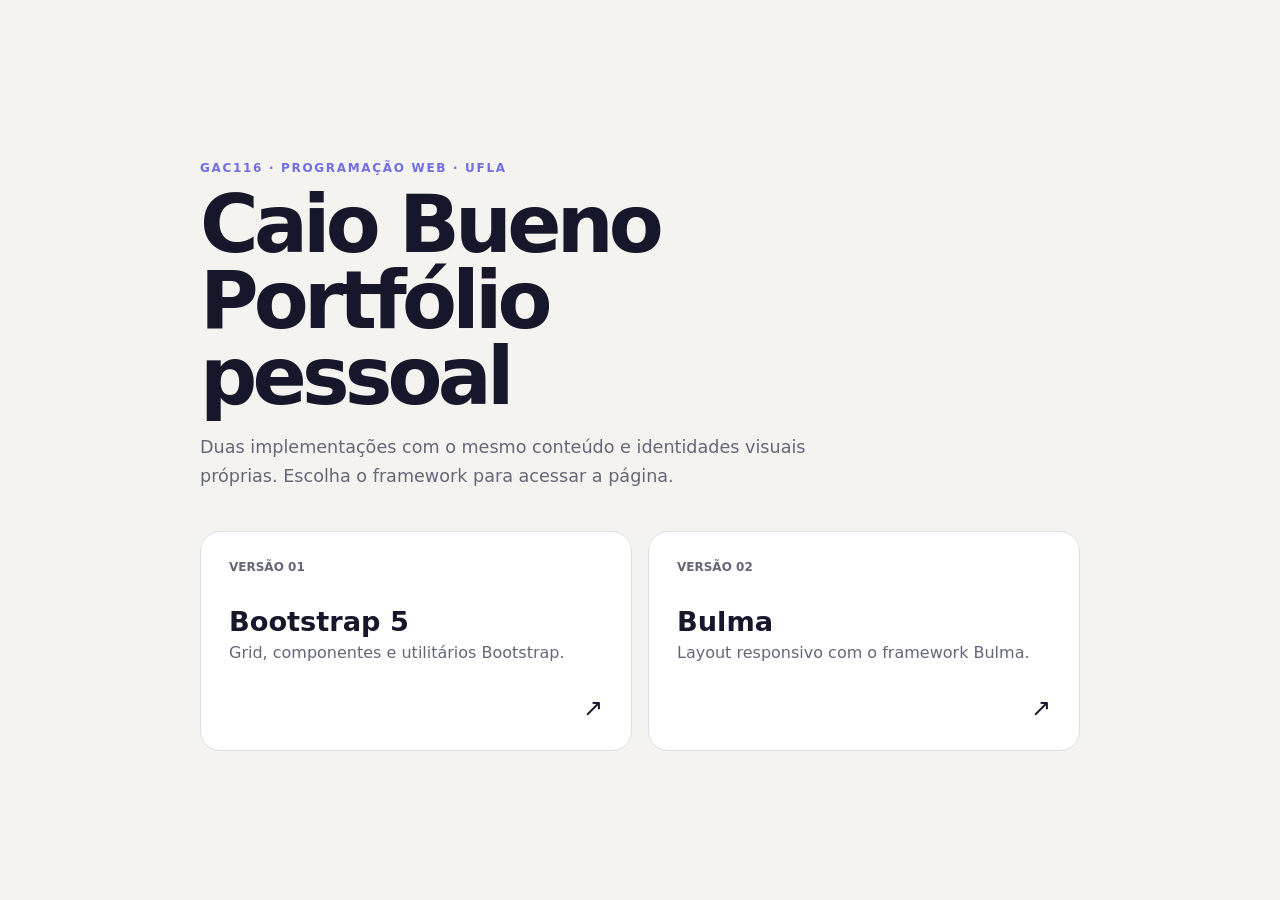
==== index.html @ e8dcc927 "feat: novos repo para framework bulma também" ====
<!DOCTYPE html>
<html lang="pt-BR">
<head>
    <meta charset="utf-8">
    <meta name="viewport" content="width=device-width, initial-scale=1">
    <meta name="description" content="Escolha uma das versões do portfólio de Caio Bueno Finocchio Martins.">
    <title>Caio Bueno | Página Pessoal</title>
    <style>
        :root { color-scheme: light dark; --bg: #f4f3ef; --card: #fff; --text: #17172b; --muted: #66667a; --line: #dedee7; }
        @media (prefers-color-scheme: dark) { :root { --bg: #15151e; --card: #1e1e2b; --text: #f5f4ff; --muted: #b5b4c7; --line: #383748; } }
        * { box-sizing: border-box; }
        body { display: grid; min-height: 100vh; margin: 0; padding: 2rem; place-items: center; color: var(--text); background: var(--bg); font-family: Inter, ui-sans-serif, system-ui, sans-serif; }
        main { width: min(100%, 880px); }
        .eyebrow { color: #716de2; font-size: .75rem; font-weight: 800; letter-spacing: .14em; text-transform: uppercase; }
        h1 { max-width: 650px; margin: .5rem 0 1rem; font-size: clamp(2.5rem, 8vw, 5rem); letter-spacing: -.06em; line-height: .95; }
        .intro { max-width: 620px; margin-bottom: 2.5rem; color: var(--muted); font-size: 1.1rem; line-height: 1.65; }
        .options { display: grid; grid-template-columns: repeat(2, 1fr); gap: 1rem; }
        a { display: flex; min-height: 220px; padding: 1.75rem; flex-direction: column; justify-content: space-between; color: inherit; background: var(--card); border: 1px solid var(--line); border-radius: 1.25rem; text-decoration: none; transition: transform .2s ease, border-color .2s ease; }
        a:hover, a:focus-visible { transform: translateY(-5px); border-color: #716de2; }
        a:nth-child(2):hover, a:nth-child(2):focus-visible { border-color: #0f8b8d; }
        .number { color: var(--muted); font-size: .75rem; font-weight: 800; }
        h2 { margin: 0 0 .4rem; font-size: 1.7rem; }
        a p { margin: 0; color: var(--muted); }
        .arrow { align-self: end; font-size: 1.5rem; }
        @media (max-width: 650px) { body { padding: 1.25rem; } .options { grid-template-columns: 1fr; } }
    </style>
</head>
<body>
    <main>
        <p class="eyebrow">GAC116 · Programação Web · UFLA</p>
        <h1>Caio Bueno<br>Portfólio pessoal</h1>
        <p class="intro">Duas implementações com o mesmo conteúdo e identidades visuais próprias. Escolha o framework para acessar a página.</p>
        <div class="options">
            <a href="bootstrap/index.html"><span class="number">VERSÃO 01</span><div><h2>Bootstrap 5</h2><p>Grid, componentes e utilitários Bootstrap.</p></div><span class="arrow" aria-hidden="true">↗</span></a>
            <a href="outro-framework/index.html"><span class="number">VERSÃO 02</span><div><h2>Bulma</h2><p>Layout responsivo com o framework Bulma.</p></div><span class="arrow" aria-hidden="true">↗</span></a>
        </div>
    </main>
</body>
</html>
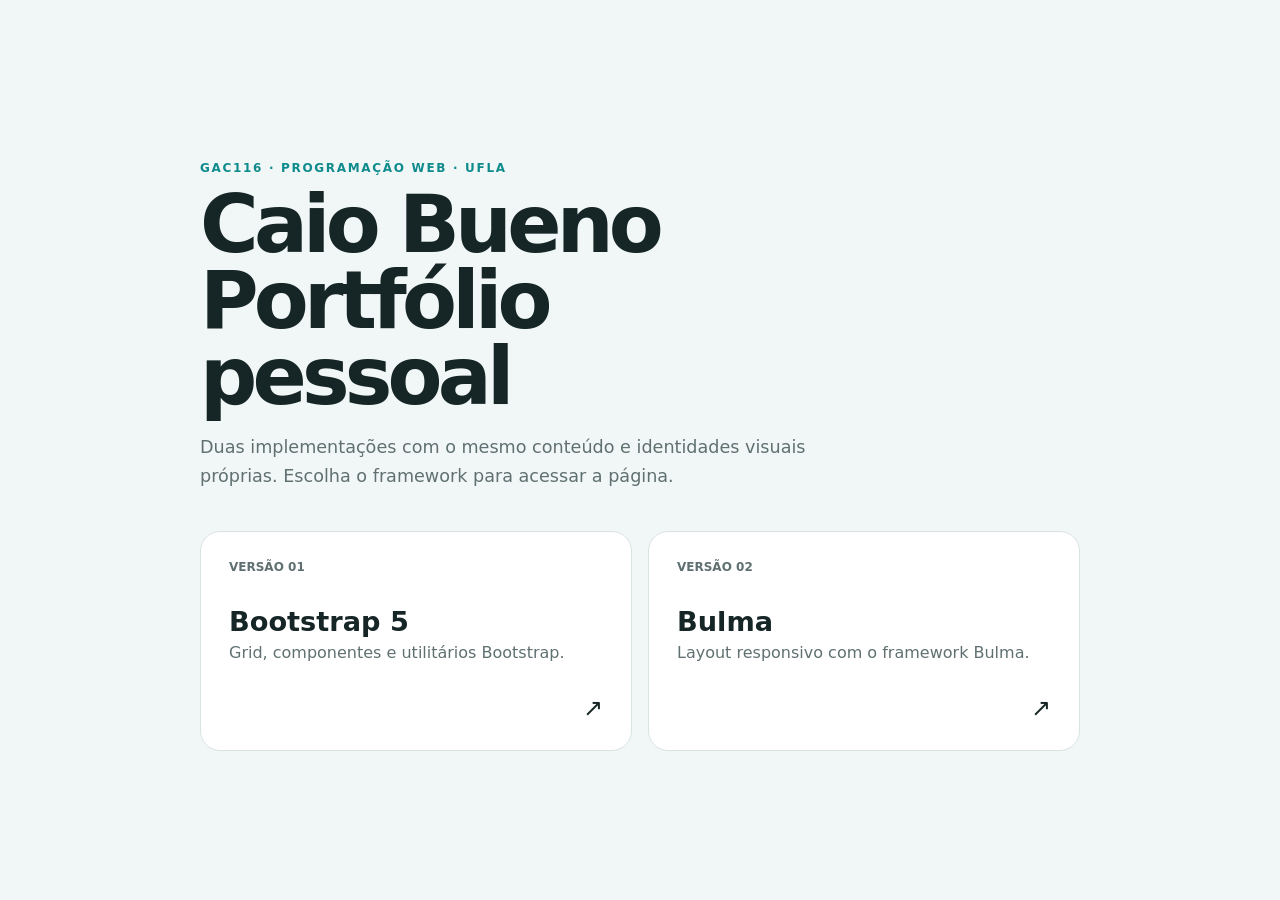
==== commit 879d897b: "feat: identidade visual copiada para tela incial" ====
--- a/index.html
+++ b/index.html
@@ -6,18 +6,17 @@
     <meta name="description" content="Escolha uma das versões do portfólio de Caio Bueno Finocchio Martins.">
     <title>Caio Bueno | Página Pessoal</title>
     <style>
-        :root { color-scheme: light dark; --bg: #f4f3ef; --card: #fff; --text: #17172b; --muted: #66667a; --line: #dedee7; }
-        @media (prefers-color-scheme: dark) { :root { --bg: #15151e; --card: #1e1e2b; --text: #f5f4ff; --muted: #b5b4c7; --line: #383748; } }
+        :root { color-scheme: light dark; --bg: #f1f7f6; --card: #fff; --text: #162525; --muted: #607071; --line: #d7e4e2; --accent: #0f8b8d; }
+        @media (prefers-color-scheme: dark) { :root { --bg: #102727; --card: #183534; --text: #edf9f8; --muted: #adc3c1; --line: #2e4846; --accent: #69d4d1; } }
         * { box-sizing: border-box; }
         body { display: grid; min-height: 100vh; margin: 0; padding: 2rem; place-items: center; color: var(--text); background: var(--bg); font-family: Inter, ui-sans-serif, system-ui, sans-serif; }
         main { width: min(100%, 880px); }
-        .eyebrow { color: #716de2; font-size: .75rem; font-weight: 800; letter-spacing: .14em; text-transform: uppercase; }
+        .eyebrow { color: var(--accent); font-size: .75rem; font-weight: 800; letter-spacing: .14em; text-transform: uppercase; }
         h1 { max-width: 650px; margin: .5rem 0 1rem; font-size: clamp(2.5rem, 8vw, 5rem); letter-spacing: -.06em; line-height: .95; }
         .intro { max-width: 620px; margin-bottom: 2.5rem; color: var(--muted); font-size: 1.1rem; line-height: 1.65; }
         .options { display: grid; grid-template-columns: repeat(2, 1fr); gap: 1rem; }
         a { display: flex; min-height: 220px; padding: 1.75rem; flex-direction: column; justify-content: space-between; color: inherit; background: var(--card); border: 1px solid var(--line); border-radius: 1.25rem; text-decoration: none; transition: transform .2s ease, border-color .2s ease; }
-        a:hover, a:focus-visible { transform: translateY(-5px); border-color: #716de2; }
-        a:nth-child(2):hover, a:nth-child(2):focus-visible { border-color: #0f8b8d; }
+        a:hover, a:focus-visible { transform: translateY(-5px); border-color: var(--accent); }
         .number { color: var(--muted); font-size: .75rem; font-weight: 800; }
         h2 { margin: 0 0 .4rem; font-size: 1.7rem; }
         a p { margin: 0; color: var(--muted); }
